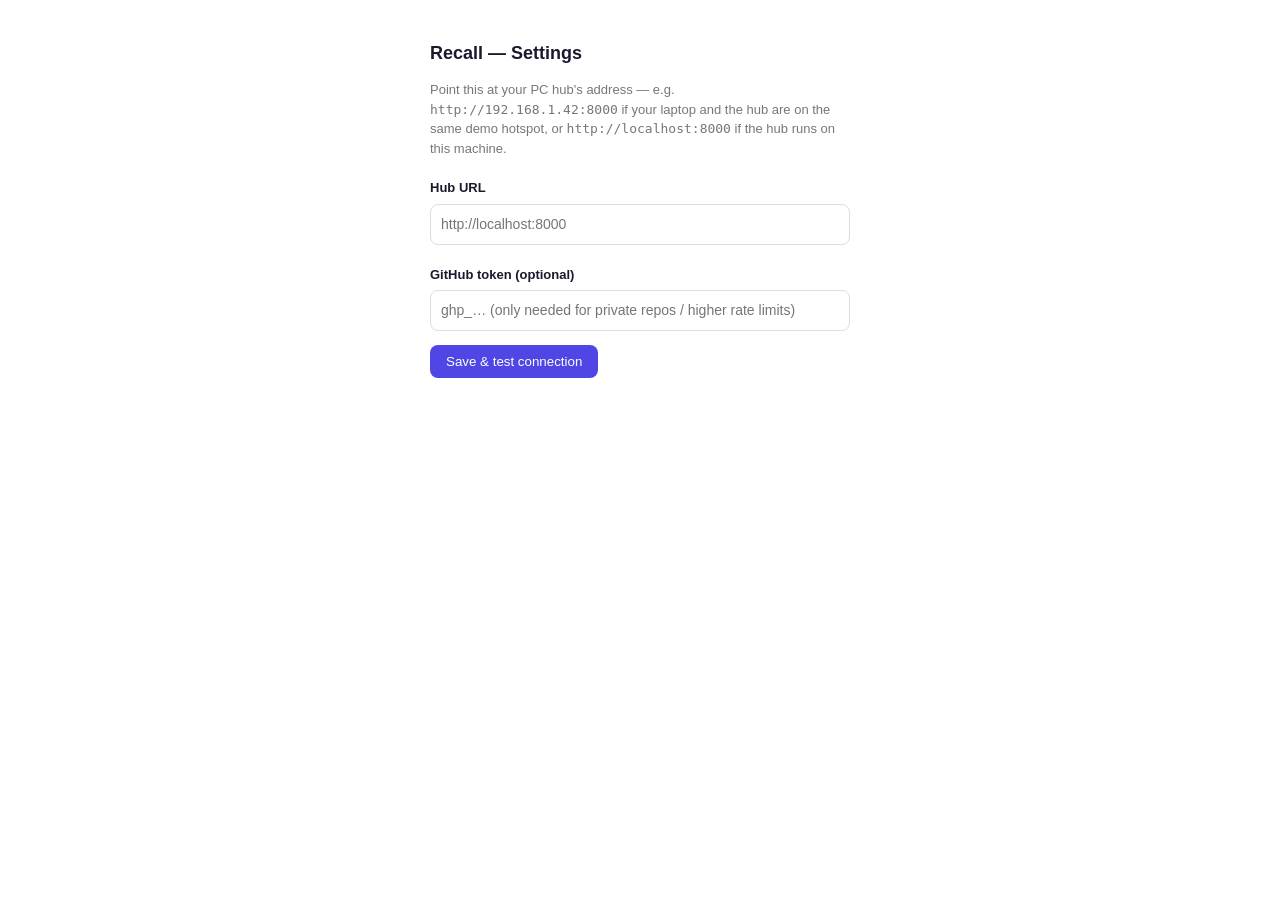
==== extension/options.html @ 9b1fda5f "initial commit" ====
<!DOCTYPE html>
<html>
<head>
  <meta charset="utf-8" />
  <title>Recall — Settings</title>
  <style>
    body {
      font: 14px/1.5 -apple-system, BlinkMacSystemFont, "Segoe UI", sans-serif;
      max-width: 420px;
      margin: 40px auto;
      color: #1a1a2e;
      padding: 0 16px;
    }
    h1 { font-size: 18px; margin-bottom: 4px; }
    p.muted { color: #777; font-size: 13px; }
    label { display: block; font-weight: 600; margin: 20px 0 6px; font-size: 13px; }
    input[type="text"] {
      width: 100%;
      padding: 9px 10px;
      border: 1px solid #ddd;
      border-radius: 8px;
      font: inherit;
      box-sizing: border-box;
    }
    button {
      margin-top: 14px;
      background: #4f46e5;
      color: #fff;
      border: none;
      border-radius: 8px;
      padding: 9px 16px;
      font: 600 13px/1 inherit;
      cursor: pointer;
    }
    button:hover { background: #4338ca; }
    #result { margin-top: 12px; font-size: 13px; }
    .ok { color: #16a34a; }
    .err { color: #dc2626; }
  </style>
</head>
<body>
  <h1>Recall — Settings</h1>
  <p class="muted">
    Point this at your PC hub's address — e.g. <code>http://192.168.1.42:8000</code>
    if your laptop and the hub are on the same demo hotspot, or
    <code>http://localhost:8000</code> if the hub runs on this machine.
  </p>

  <label for="hub-url">Hub URL</label>
  <input type="text" id="hub-url" placeholder="http://localhost:8000" />

  <label for="github-token">GitHub token (optional)</label>
  <input type="text" id="github-token" placeholder="ghp_… (only needed for private repos / higher rate limits)" />

  <button id="save">Save &amp; test connection</button>
  <div id="result"></div>

  <script src="options.js"></script>
</body>
</html>
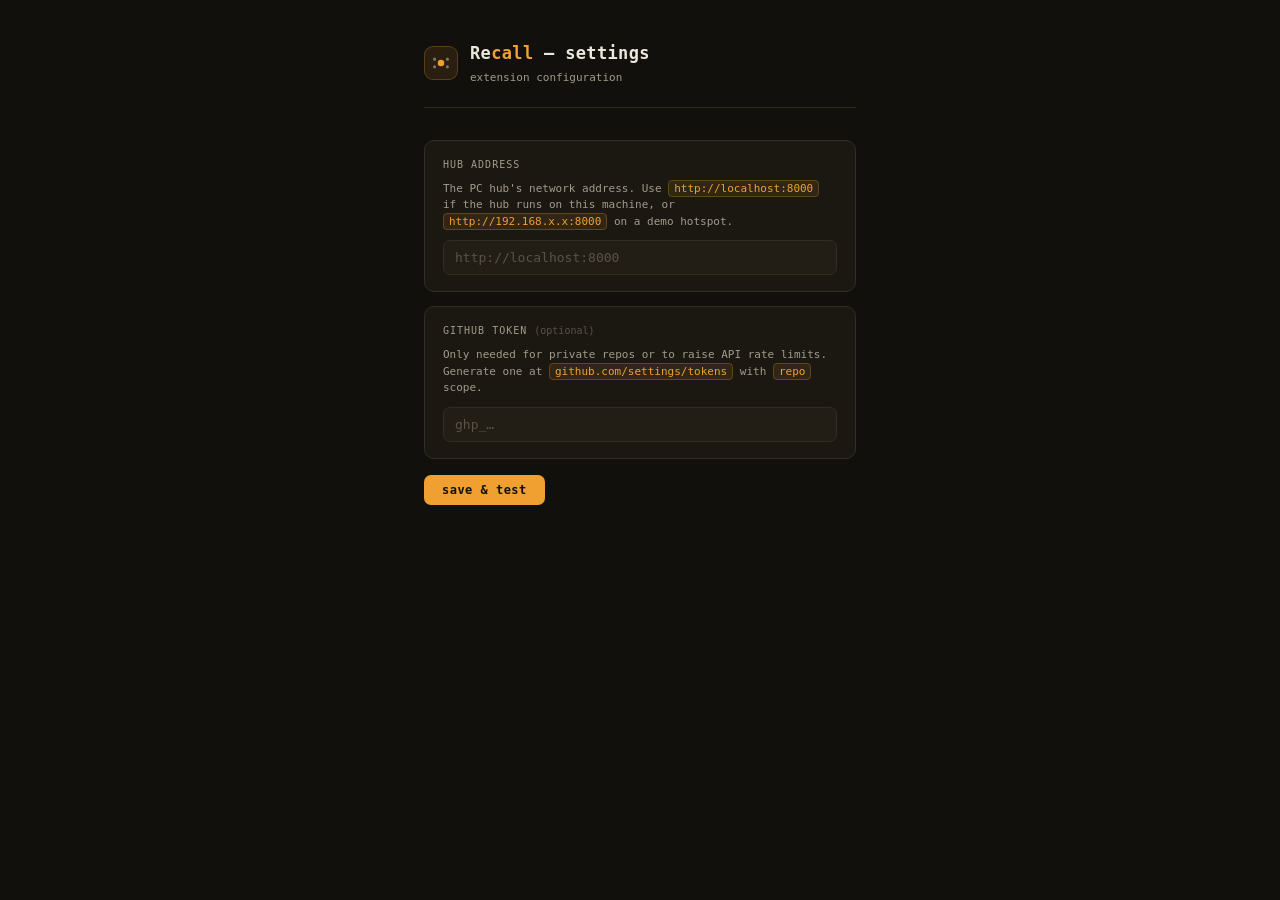
==== commit 4d3b2bdf: "extension wired in" ====
--- a/extension/options.html
+++ b/extension/options.html
@@ -4,57 +4,203 @@
   <meta charset="utf-8" />
   <title>Recall — Settings</title>
   <style>
+    *, *::before, *::after { box-sizing: border-box; margin: 0; padding: 0; }
+
+    :root {
+      --bg:      #12100c;
+      --surface: #1b1812;
+      --surface2:#221e16;
+      --line:    #332d21;
+      --ink:     #ece7db;
+      --muted:   #a39b8a;
+      --amber:   #f0a030;
+      --amber-dim:rgba(240,160,48,.1);
+      --amber-border:rgba(240,160,48,.25);
+      --green:   #57c87b;
+      --red:     #e8837c;
+      --mono:    "Cascadia Code","SF Mono",Consolas,ui-monospace,monospace;
+    }
+
     body {
-      font: 14px/1.5 -apple-system, BlinkMacSystemFont, "Segoe UI", sans-serif;
-      max-width: 420px;
-      margin: 40px auto;
-      color: #1a1a2e;
-      padding: 0 16px;
-    }
-    h1 { font-size: 18px; margin-bottom: 4px; }
-    p.muted { color: #777; font-size: 13px; }
-    label { display: block; font-weight: 600; margin: 20px 0 6px; font-size: 13px; }
+      background: var(--bg);
+      color: var(--ink);
+      font: 13px/1.6 var(--mono);
+      min-height: 100vh;
+      padding: 0;
+    }
+
+    .page {
+      max-width: 480px;
+      margin: 0 auto;
+      padding: 40px 24px 60px;
+    }
+
+    /* header */
+    .page-header {
+      display: flex;
+      align-items: center;
+      gap: 12px;
+      margin-bottom: 32px;
+      padding-bottom: 20px;
+      border-bottom: 1px solid var(--line);
+    }
+    .logo-mark {
+      width: 34px; height: 34px;
+      border-radius: 9px;
+      background: var(--amber-dim);
+      border: 1px solid var(--amber-border);
+      display: flex; align-items: center; justify-content: center;
+      flex: none;
+    }
+    .page-title { font-size: 17px; font-weight: 700; letter-spacing: .02em; }
+    .page-title span { color: var(--amber); }
+    .page-sub { font-size: 11px; color: var(--muted); margin-top: 2px; }
+
+    /* field groups */
+    .field-group {
+      background: var(--surface);
+      border: 1px solid var(--line);
+      border-radius: 10px;
+      padding: 16px 18px;
+      margin-bottom: 14px;
+    }
+    .field-label {
+      display: block;
+      font-size: 10px;
+      text-transform: uppercase;
+      letter-spacing: .1em;
+      color: var(--muted);
+      margin-bottom: 8px;
+    }
+    .field-hint {
+      font-size: 11px;
+      color: var(--muted);
+      margin-bottom: 10px;
+      line-height: 1.5;
+    }
+    .field-hint code {
+      color: var(--amber);
+      background: var(--amber-dim);
+      border: 1px solid var(--amber-border);
+      border-radius: 4px;
+      padding: 1px 5px;
+      font: inherit;
+    }
+
     input[type="text"] {
       width: 100%;
-      padding: 9px 10px;
-      border: 1px solid #ddd;
-      border-radius: 8px;
-      font: inherit;
-      box-sizing: border-box;
-    }
-    button {
-      margin-top: 14px;
-      background: #4f46e5;
-      color: #fff;
+      background: var(--surface2);
+      border: 1px solid var(--line);
+      border-radius: 7px;
+      padding: 9px 11px;
+      font: 13px/1 var(--mono);
+      color: var(--ink);
+      outline: none;
+      transition: border-color .15s;
+      caret-color: var(--amber);
+    }
+    input[type="text"]::placeholder { color: #5a5244; }
+    input[type="text"]:focus {
+      border-color: var(--amber-border);
+      box-shadow: 0 0 0 3px rgba(240,160,48,.08);
+    }
+
+    /* action row */
+    .action-row {
+      display: flex;
+      align-items: center;
+      gap: 12px;
+      margin-top: 16px;
+    }
+
+    button.primary {
+      background: var(--amber);
+      color: var(--bg);
       border: none;
-      border-radius: 8px;
-      padding: 9px 16px;
-      font: 600 13px/1 inherit;
+      border-radius: 7px;
+      padding: 9px 18px;
+      font: 700 12px/1 var(--mono);
       cursor: pointer;
-    }
-    button:hover { background: #4338ca; }
-    #result { margin-top: 12px; font-size: 13px; }
-    .ok { color: #16a34a; }
-    .err { color: #dc2626; }
+      letter-spacing: .04em;
+      transition: opacity .15s;
+    }
+    button.primary:hover { opacity: .85; }
+    button.primary:disabled { opacity: .4; cursor: default; }
+
+    /* result badge */
+    #result {
+      font-size: 12px;
+      padding: 8px 12px;
+      border-radius: 7px;
+      display: none;
+    }
+    #result.ok {
+      display: block;
+      color: var(--green);
+      background: rgba(87,200,123,.08);
+      border: 1px solid rgba(87,200,123,.2);
+    }
+    #result.err {
+      display: block;
+      color: var(--red);
+      background: rgba(232,131,124,.08);
+      border: 1px solid rgba(232,131,124,.2);
+    }
+    #result.testing {
+      display: block;
+      color: var(--muted);
+      background: var(--surface);
+      border: 1px solid var(--line);
+    }
   </style>
 </head>
 <body>
-  <h1>Recall — Settings</h1>
-  <p class="muted">
-    Point this at your PC hub's address — e.g. <code>http://192.168.1.42:8000</code>
-    if your laptop and the hub are on the same demo hotspot, or
-    <code>http://localhost:8000</code> if the hub runs on this machine.
-  </p>
-
-  <label for="hub-url">Hub URL</label>
-  <input type="text" id="hub-url" placeholder="http://localhost:8000" />
-
-  <label for="github-token">GitHub token (optional)</label>
-  <input type="text" id="github-token" placeholder="ghp_… (only needed for private repos / higher rate limits)" />
-
-  <button id="save">Save &amp; test connection</button>
-  <div id="result"></div>
-
+  <div class="page">
+
+    <div class="page-header">
+      <div class="logo-mark">
+        <svg width="18" height="18" viewBox="0 0 14 14" fill="none">
+          <circle cx="7" cy="7" r="2.5" fill="#f0a030"/>
+          <circle cx="2" cy="4"  r="1.2" fill="#a39b8a" opacity=".7"/>
+          <circle cx="12" cy="4" r="1.2" fill="#a39b8a" opacity=".7"/>
+          <circle cx="2" cy="10" r="1.2" fill="#a39b8a" opacity=".7"/>
+          <circle cx="12" cy="10" r="1.2" fill="#a39b8a" opacity=".7"/>
+          <line x1="4.5" y1="5.5"  x2="7"  y2="7"   stroke="#f0a030" stroke-width=".8" opacity=".5"/>
+          <line x1="9.5" y1="5.5"  x2="7"  y2="7"   stroke="#f0a030" stroke-width=".8" opacity=".5"/>
+          <line x1="4.5" y1="8.5"  x2="7"  y2="7"   stroke="#f0a030" stroke-width=".8" opacity=".5"/>
+          <line x1="9.5" y1="8.5"  x2="7"  y2="7"   stroke="#f0a030" stroke-width=".8" opacity=".5"/>
+        </svg>
+      </div>
+      <div>
+        <div class="page-title">Re<span>call</span> — settings</div>
+        <div class="page-sub">extension configuration</div>
+      </div>
+    </div>
+
+    <div class="field-group">
+      <label class="field-label" for="hub-url">hub address</label>
+      <p class="field-hint">
+        The PC hub's network address. Use <code>http://localhost:8000</code> if the hub
+        runs on this machine, or <code>http://192.168.x.x:8000</code> on a demo hotspot.
+      </p>
+      <input type="text" id="hub-url" placeholder="http://localhost:8000" />
+    </div>
+
+    <div class="field-group">
+      <label class="field-label" for="github-token">GitHub token <span style="color:#5a5244;font-size:10px;text-transform:none;letter-spacing:0">(optional)</span></label>
+      <p class="field-hint">
+        Only needed for private repos or to raise API rate limits. Generate one at
+        <code>github.com/settings/tokens</code> with <code>repo</code> scope.
+      </p>
+      <input type="text" id="github-token" placeholder="ghp_…" />
+    </div>
+
+    <div class="action-row">
+      <button class="primary" id="save">save &amp; test</button>
+      <div id="result"></div>
+    </div>
+
+  </div>
   <script src="options.js"></script>
 </body>
-</html>
+</html>
